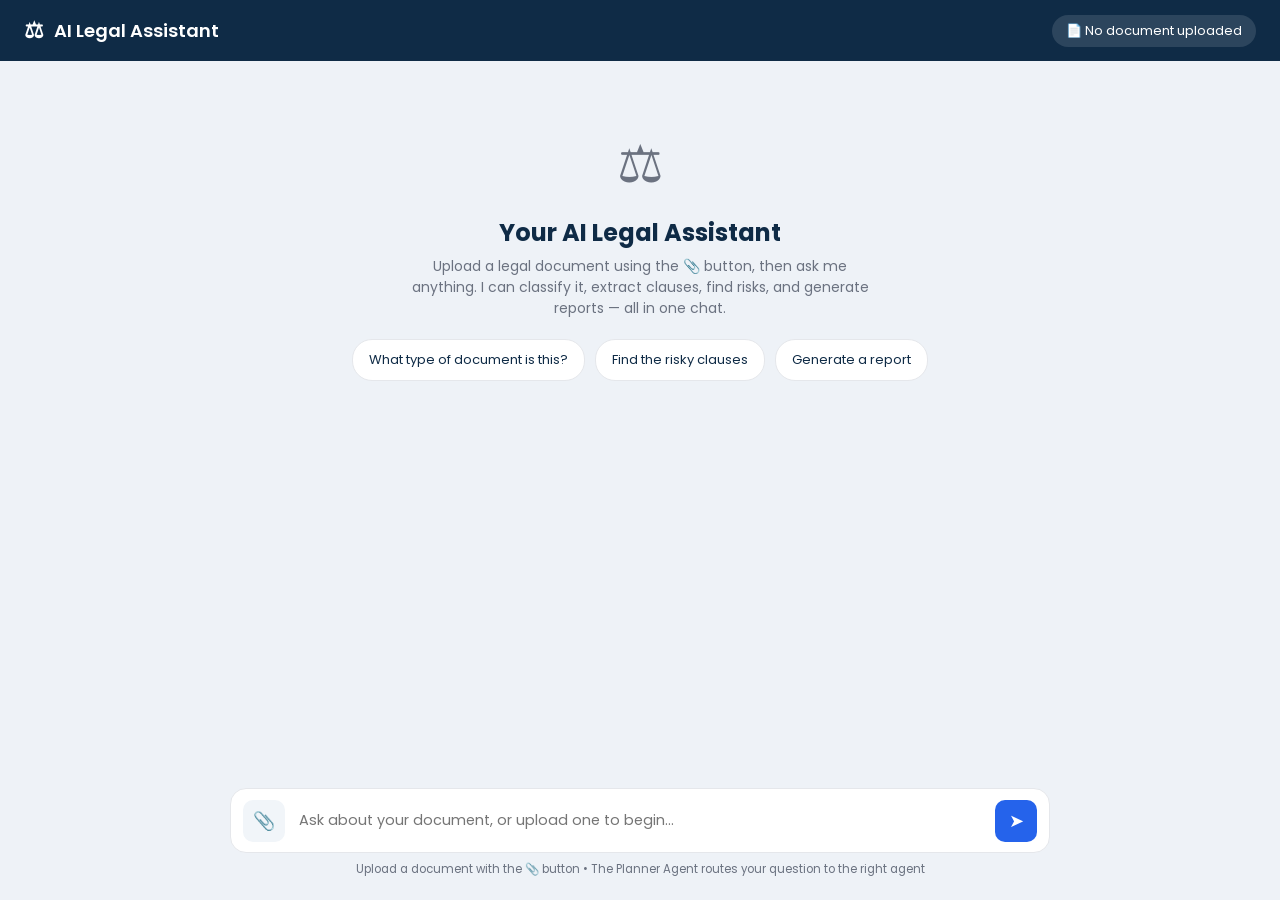
==== frontend/index.html @ 4fe9051a "Initial commit" ====
<!DOCTYPE html>
<html lang="en">
<head>
  <meta charset="UTF-8">
  <meta name="viewport" content="width=device-width, initial-scale=1.0">
  <title>AI Legal Assistant</title>
  <link href="https://fonts.googleapis.com/css2?family=Poppins:wght@400;500;600;700&display=swap" rel="stylesheet">
  <link rel="stylesheet" href="css/style.css">
</head>
<body>

  <header class="app-header">
    <div class="brand"><span>&#9878;</span> AI Legal Assistant</div>
    <div class="doc-status" id="docStatus">&#128196; No document uploaded</div>
  </header>

  <main class="chat-wrap">
    <div class="chat-inner" id="chatInner">
      <div class="welcome" id="welcome">
        <div class="big">&#9878;</div>
        <h2>Your AI Legal Assistant</h2>
        <p>Upload a legal document using the &#128206; button, then ask me anything.
           I can classify it, extract clauses, find risks, and generate reports &mdash; all in one chat.</p>
        <div class="suggestions">
          <div class="chip" onclick="quickAsk('What type of document is this?')">What type of document is this?</div>
          <div class="chip" onclick="quickAsk('Find the risky clauses')">Find the risky clauses</div>
          <div class="chip" onclick="quickAsk('Generate a report')">Generate a report</div>
        </div>
      </div>
    </div>
  </main>

  <div class="input-bar">
    <div style="width:100%;max-width:820px;">
      <div class="input-inner">
        <input type="file" id="fileInput" hidden accept=".pdf,.docx,.png,.jpg,.jpeg,.tiff">
        <button class="icon-btn" title="Upload document" onclick="document.getElementById('fileInput').click()">&#128206;</button>
        <textarea id="chatInput" rows="1" placeholder="Ask about your document, or upload one to begin..."></textarea>
        <button class="icon-btn send" title="Send" onclick="handleSend()">&#10148;</button>
      </div>
      <p class="hint">Upload a document with the &#128206; button &bull; The Planner Agent routes your question to the right agent</p>
    </div>
  </div>

  <script src="js/main.js"></script>
</body>
</html>
---- frontend/css/style.css ----
/* AI Legal Assistant - Single Chatbot UI  (Owner: Rushikesh Tambe) */
:root{
  --navy:#0F2B46; --accent:#2563eb; --bg:#eef2f7; --card:#fff;
  --text:#1f2937; --muted:#6b7280; --line:#e5e7eb; --green:#16a34a; --green-bg:#dcfce7;
}
*{margin:0;padding:0;box-sizing:border-box;}
body{font-family:'Poppins','Segoe UI',sans-serif;background:var(--bg);color:var(--text);height:100vh;display:flex;flex-direction:column;}

.app-header{background:var(--navy);color:#fff;padding:14px 24px;display:flex;align-items:center;justify-content:space-between;}
.app-header .brand{display:flex;align-items:center;gap:10px;font-weight:600;font-size:18px;}
.app-header .brand span{font-size:22px;}
.doc-status{font-size:13px;background:rgba(255,255,255,.12);padding:6px 14px;border-radius:20px;}
.doc-status.active{background:var(--green-bg);color:var(--green);}

.chat-wrap{flex:1;overflow-y:auto;padding:24px;display:flex;flex-direction:column;align-items:center;}
.chat-inner{width:100%;max-width:820px;display:flex;flex-direction:column;gap:16px;}

.welcome{text-align:center;margin:40px 0;color:var(--muted);}
.welcome .big{font-size:52px;}
.welcome h2{color:var(--navy);margin:12px 0 6px;font-size:24px;}
.welcome p{font-size:14px;max-width:480px;margin:0 auto;}
.suggestions{display:flex;flex-wrap:wrap;gap:10px;justify-content:center;margin-top:20px;}
.chip{background:var(--card);border:1px solid var(--line);padding:10px 16px;border-radius:20px;font-size:13px;cursor:pointer;color:var(--navy);transition:.2s;}
.chip:hover{background:var(--accent);color:#fff;border-color:var(--accent);}

.msg{display:flex;gap:12px;max-width:85%;}
.msg.user{align-self:flex-end;flex-direction:row-reverse;}
.msg .avatar{width:36px;height:36px;border-radius:50%;flex-shrink:0;display:flex;align-items:center;justify-content:center;font-size:16px;}
.msg.user .avatar{background:var(--accent);color:#fff;}
.msg.bot .avatar{background:var(--navy);color:#fff;}
.bubble{padding:14px 18px;border-radius:14px;font-size:14.5px;line-height:1.55;}
.msg.user .bubble{background:var(--accent);color:#fff;border-bottom-right-radius:4px;}
.msg.bot .bubble{background:#f1f5f9;color:var(--text);border-bottom-left-radius:4px;}
.bubble .tag{display:inline-block;font-size:11px;font-weight:600;background:#e0ecff;color:var(--accent);padding:3px 10px;border-radius:12px;margin-bottom:8px;}
.file-chip{display:inline-flex;align-items:center;gap:10px;background:#fff;border:1px solid var(--line);padding:10px 14px;border-radius:10px;font-size:13px;color:var(--text);}
.file-chip .fi{width:30px;height:30px;background:#fdecec;color:#dc2626;border-radius:6px;display:flex;align-items:center;justify-content:center;font-size:10px;font-weight:600;}

.input-bar{padding:16px 24px 22px;display:flex;justify-content:center;}
.input-inner{width:100%;max-width:820px;background:var(--card);border:1px solid var(--line);border-radius:16px;padding:10px 12px;display:flex;align-items:flex-end;gap:10px;}
.input-inner:focus-within{border-color:var(--accent);}
.icon-btn{width:42px;height:42px;border:none;background:#f1f5f9;border-radius:10px;cursor:pointer;font-size:18px;color:var(--navy);flex-shrink:0;}
.icon-btn:hover{background:#e2e8f0;}
.input-inner textarea{flex:1;border:none;outline:none;resize:none;font-family:inherit;font-size:14.5px;padding:11px 4px;max-height:120px;background:transparent;}
.send{background:var(--accent);color:#fff;}
.hint{text-align:center;font-size:11.5px;color:var(--muted);margin-top:8px;}
@media(max-width:640px){.msg{max-width:95%;}.doc-status{display:none;}}
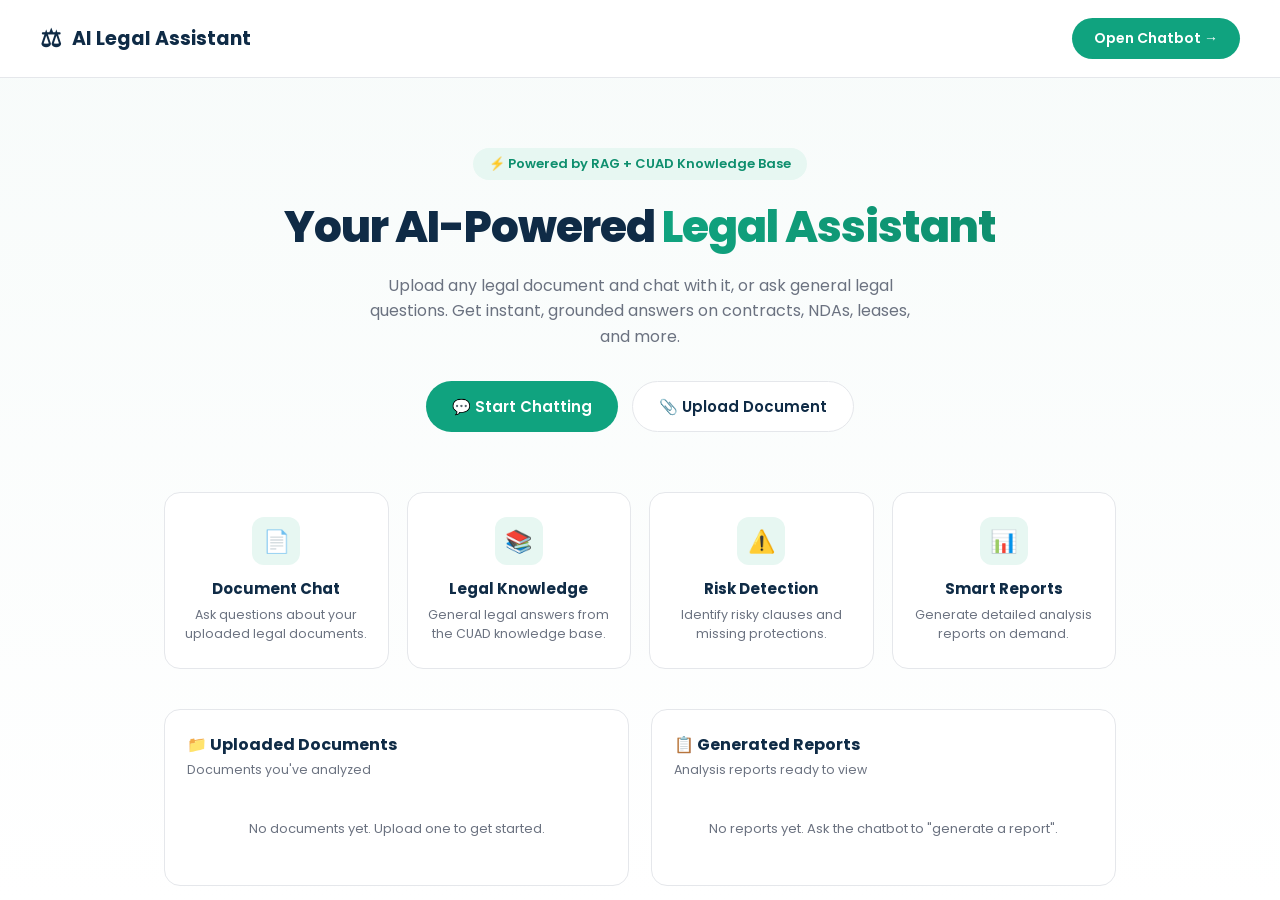
==== commit 38885a93: "updated UI" ====
--- a/frontend/index.html
+++ b/frontend/index.html
@@ -4,44 +4,58 @@
   <meta charset="UTF-8">
   <meta name="viewport" content="width=device-width, initial-scale=1.0">
   <title>AI Legal Assistant</title>
-  <link href="https://fonts.googleapis.com/css2?family=Poppins:wght@400;500;600;700&display=swap" rel="stylesheet">
+  <link href="https://fonts.googleapis.com/css2?family=Poppins:wght@400;500;600;700;800&display=swap" rel="stylesheet">
   <link rel="stylesheet" href="css/style.css">
 </head>
 <body>
+  <div class="home">
+    <!-- Navbar -->
+    <nav class="home-nav">
+      <div class="brand"><span class="logo">&#9878;</span> AI Legal Assistant</div>
+      <button class="start-btn" onclick="goChat()">Open Chatbot &#8594;</button>
+    </nav>
 
-  <header class="app-header">
-    <div class="brand"><span>&#9878;</span> AI Legal Assistant</div>
-    <div class="doc-status" id="docStatus">&#128196; No document uploaded</div>
-  </header>
+    <!-- Hero -->
+    <section class="hero">
+      <div class="badge">&#9889; Powered by RAG + CUAD Knowledge Base</div>
+      <h1>Your AI-Powered <span class="grad">Legal Assistant</span></h1>
+      <p>Upload any legal document and chat with it, or ask general legal questions.
+         Get instant, grounded answers on contracts, NDAs, leases, and more.</p>
+      <div class="cta">
+        <button class="btn btn-primary" onclick="goChat()">&#128172; Start Chatting</button>
+        <button class="btn btn-ghost" onclick="document.getElementById('homeFile').click()">&#128206; Upload Document</button>
+        <input type="file" id="homeFile" hidden accept=".pdf,.docx,.png,.jpg,.jpeg,.txt">
+      </div>
+    </section>
 
-  <main class="chat-wrap">
-    <div class="chat-inner" id="chatInner">
-      <div class="welcome" id="welcome">
-        <div class="big">&#9878;</div>
-        <h2>Your AI Legal Assistant</h2>
-        <p>Upload a legal document using the &#128206; button, then ask me anything.
-           I can classify it, extract clauses, find risks, and generate reports &mdash; all in one chat.</p>
-        <div class="suggestions">
-          <div class="chip" onclick="quickAsk('What type of document is this?')">What type of document is this?</div>
-          <div class="chip" onclick="quickAsk('Find the risky clauses')">Find the risky clauses</div>
-          <div class="chip" onclick="quickAsk('Generate a report')">Generate a report</div>
+    <!-- Feature cards -->
+    <section class="features">
+      <div class="feat"><div class="ic">&#128196;</div><h3>Document Chat</h3><p>Ask questions about your uploaded legal documents.</p></div>
+      <div class="feat"><div class="ic">&#128218;</div><h3>Legal Knowledge</h3><p>General legal answers from the CUAD knowledge base.</p></div>
+      <div class="feat"><div class="ic">&#9888;&#65039;</div><h3>Risk Detection</h3><p>Identify risky clauses and missing protections.</p></div>
+      <div class="feat"><div class="ic">&#128202;</div><h3>Smart Reports</h3><p>Generate detailed analysis reports on demand.</p></div>
+    </section>
+
+    <!-- Dashboard: uploaded docs + reports -->
+    <section class="dash">
+      <div class="panel">
+        <h2>&#128193; Uploaded Documents</h2>
+        <div class="sub">Documents you've analyzed</div>
+        <div id="docList">
+          <div class="empty">No documents yet. Upload one to get started.</div>
         </div>
       </div>
-    </div>
-  </main>
 
-  <div class="input-bar">
-    <div style="width:100%;max-width:820px;">
-      <div class="input-inner">
-        <input type="file" id="fileInput" hidden accept=".pdf,.docx,.png,.jpg,.jpeg,.tiff">
-        <button class="icon-btn" title="Upload document" onclick="document.getElementById('fileInput').click()">&#128206;</button>
-        <textarea id="chatInput" rows="1" placeholder="Ask about your document, or upload one to begin..."></textarea>
-        <button class="icon-btn send" title="Send" onclick="handleSend()">&#10148;</button>
+      <div class="panel">
+        <h2>&#128203; Generated Reports</h2>
+        <div class="sub">Analysis reports ready to view</div>
+        <div id="repList">
+          <div class="empty">No reports yet. Ask the chatbot to "generate a report".</div>
+        </div>
       </div>
-      <p class="hint">Upload a document with the &#128206; button &bull; The Planner Agent routes your question to the right agent</p>
-    </div>
+    </section>
   </div>
 
-  <script src="js/main.js"></script>
+  <script src="js/home.js"></script>
 </body>
 </html>
--- a/frontend/css/style.css
+++ b/frontend/css/style.css
@@ -1,46 +1,131 @@
-/* AI Legal Assistant - Single Chatbot UI  (Owner: Rushikesh Tambe) */
+/* AI Legal Assistant - ChatGPT-style UI (Owner: Rushikesh Tambe) */
 :root{
-  --navy:#0F2B46; --accent:#2563eb; --bg:#eef2f7; --card:#fff;
-  --text:#1f2937; --muted:#6b7280; --line:#e5e7eb; --green:#16a34a; --green-bg:#dcfce7;
+  --bg:#ffffff; --sidebar:#f7f7f8; --text:#1f2328; --muted:#6b7280;
+  --line:#e5e7eb; --accent:#10a37f; --accent-dark:#0e8f6e; --navy:#0F2B46;
+  --user-bubble:#f0f4f9; --hover:#ececf1; --danger:#dc2626;
 }
 *{margin:0;padding:0;box-sizing:border-box;}
-body{font-family:'Poppins','Segoe UI',sans-serif;background:var(--bg);color:var(--text);height:100vh;display:flex;flex-direction:column;}
+body{font-family:'Segoe UI','Poppins',sans-serif;background:var(--bg);color:var(--text);height:100vh;overflow:hidden;}
+a{text-decoration:none;color:inherit;}
+button{font-family:inherit;cursor:pointer;}
 
-.app-header{background:var(--navy);color:#fff;padding:14px 24px;display:flex;align-items:center;justify-content:space-between;}
-.app-header .brand{display:flex;align-items:center;gap:10px;font-weight:600;font-size:18px;}
-.app-header .brand span{font-size:22px;}
-.doc-status{font-size:13px;background:rgba(255,255,255,.12);padding:6px 14px;border-radius:20px;}
-.doc-status.active{background:var(--green-bg);color:var(--green);}
+/* ============ HOME / WELCOME PAGE ============ */
+.home{height:100vh;overflow-y:auto;background:linear-gradient(180deg,#f7fbfa 0%,#ffffff 100%);}
+.home-nav{display:flex;align-items:center;justify-content:space-between;padding:18px 40px;border-bottom:1px solid var(--line);position:sticky;top:0;background:rgba(255,255,255,.9);backdrop-filter:blur(8px);z-index:10;}
+.home-nav .brand{display:flex;align-items:center;gap:10px;font-weight:700;font-size:19px;color:var(--navy);}
+.home-nav .brand .logo{font-size:24px;}
+.home-nav .start-btn{background:var(--accent);color:#fff;border:none;padding:10px 22px;border-radius:24px;font-weight:600;font-size:14px;transition:.2s;}
+.home-nav .start-btn:hover{background:var(--accent-dark);}
 
-.chat-wrap{flex:1;overflow-y:auto;padding:24px;display:flex;flex-direction:column;align-items:center;}
-.chat-inner{width:100%;max-width:820px;display:flex;flex-direction:column;gap:16px;}
+.hero{max-width:820px;margin:0 auto;text-align:center;padding:70px 24px 40px;}
+.hero .badge{display:inline-block;background:#e7f7f2;color:var(--accent-dark);padding:6px 16px;border-radius:20px;font-size:13px;font-weight:600;margin-bottom:22px;}
+.hero h1{font-size:44px;font-weight:800;line-height:1.15;color:var(--navy);letter-spacing:-1px;}
+.hero h1 .grad{background:linear-gradient(90deg,#10a37f,#0e8f6e);-webkit-background-clip:text;background-clip:text;-webkit-text-fill-color:transparent;}
+.hero p{margin:20px auto 32px;max-width:560px;color:var(--muted);font-size:16px;line-height:1.6;}
+.hero .cta{display:flex;gap:14px;justify-content:center;}
+.btn{display:inline-flex;align-items:center;gap:8px;padding:13px 26px;border-radius:26px;font-size:15px;font-weight:600;border:none;transition:.2s;}
+.btn-primary{background:var(--accent);color:#fff;}
+.btn-primary:hover{background:var(--accent-dark);transform:translateY(-1px);}
+.btn-ghost{background:#fff;color:var(--navy);border:1px solid var(--line);}
+.btn-ghost:hover{background:#f7f7f8;}
 
-.welcome{text-align:center;margin:40px 0;color:var(--muted);}
-.welcome .big{font-size:52px;}
-.welcome h2{color:var(--navy);margin:12px 0 6px;font-size:24px;}
-.welcome p{font-size:14px;max-width:480px;margin:0 auto;}
-.suggestions{display:flex;flex-wrap:wrap;gap:10px;justify-content:center;margin-top:20px;}
-.chip{background:var(--card);border:1px solid var(--line);padding:10px 16px;border-radius:20px;font-size:13px;cursor:pointer;color:var(--navy);transition:.2s;}
-.chip:hover{background:var(--accent);color:#fff;border-color:var(--accent);}
+/* Feature cards */
+.features{max-width:1000px;margin:20px auto 10px;padding:0 24px;display:grid;grid-template-columns:repeat(4,1fr);gap:18px;}
+.feat{background:#fff;border:1px solid var(--line);border-radius:16px;padding:24px 18px;text-align:center;transition:.2s;}
+.feat:hover{transform:translateY(-4px);box-shadow:0 12px 30px rgba(15,43,70,.07);}
+.feat .ic{width:48px;height:48px;background:#e7f7f2;border-radius:12px;display:flex;align-items:center;justify-content:center;font-size:22px;margin:0 auto 12px;}
+.feat h3{font-size:15px;color:var(--navy);margin-bottom:6px;}
+.feat p{font-size:12.5px;color:var(--muted);line-height:1.5;}
 
-.msg{display:flex;gap:12px;max-width:85%;}
-.msg.user{align-self:flex-end;flex-direction:row-reverse;}
-.msg .avatar{width:36px;height:36px;border-radius:50%;flex-shrink:0;display:flex;align-items:center;justify-content:center;font-size:16px;}
-.msg.user .avatar{background:var(--accent);color:#fff;}
-.msg.bot .avatar{background:var(--navy);color:#fff;}
-.bubble{padding:14px 18px;border-radius:14px;font-size:14.5px;line-height:1.55;}
-.msg.user .bubble{background:var(--accent);color:#fff;border-bottom-right-radius:4px;}
-.msg.bot .bubble{background:#f1f5f9;color:var(--text);border-bottom-left-radius:4px;}
-.bubble .tag{display:inline-block;font-size:11px;font-weight:600;background:#e0ecff;color:var(--accent);padding:3px 10px;border-radius:12px;margin-bottom:8px;}
-.file-chip{display:inline-flex;align-items:center;gap:10px;background:#fff;border:1px solid var(--line);padding:10px 14px;border-radius:10px;font-size:13px;color:var(--text);}
-.file-chip .fi{width:30px;height:30px;background:#fdecec;color:#dc2626;border-radius:6px;display:flex;align-items:center;justify-content:center;font-size:10px;font-weight:600;}
+/* Dashboard grid on home */
+.dash{max-width:1000px;margin:40px auto;padding:0 24px;display:grid;grid-template-columns:1fr 1fr;gap:22px;}
+.panel{background:#fff;border:1px solid var(--line);border-radius:16px;padding:22px;}
+.panel h2{font-size:16px;color:var(--navy);margin-bottom:4px;display:flex;align-items:center;gap:8px;}
+.panel .sub{font-size:12.5px;color:var(--muted);margin-bottom:16px;}
+.doc-item,.rep-item{display:flex;align-items:center;gap:12px;padding:12px 14px;border:1px solid var(--line);border-radius:12px;margin-bottom:10px;transition:.2s;}
+.doc-item:hover,.rep-item:hover{border-color:var(--accent);background:#f9fdfc;}
+.doc-item .di{width:36px;height:36px;border-radius:9px;background:#fdecec;color:var(--danger);display:flex;align-items:center;justify-content:center;font-size:11px;font-weight:700;flex-shrink:0;}
+.rep-item .di{background:#e7f7f2;color:var(--accent-dark);}
+.doc-item .meta,.rep-item .meta{flex:1;min-width:0;}
+.doc-item .meta .nm,.rep-item .meta .nm{font-weight:600;font-size:14px;white-space:nowrap;overflow:hidden;text-overflow:ellipsis;}
+.doc-item .meta .sb,.rep-item .meta .sb{font-size:12px;color:var(--muted);}
+.tag-pill{background:#e7f7f2;color:var(--accent-dark);padding:3px 10px;border-radius:12px;font-size:11.5px;font-weight:600;}
+.empty{text-align:center;color:var(--muted);font-size:13px;padding:24px;}
+.mini-btn{background:#f0f4f9;border:none;color:var(--navy);padding:7px 12px;border-radius:8px;font-size:12.5px;font-weight:600;}
+.mini-btn:hover{background:#e2e8f0;}
 
-.input-bar{padding:16px 24px 22px;display:flex;justify-content:center;}
-.input-inner{width:100%;max-width:820px;background:var(--card);border:1px solid var(--line);border-radius:16px;padding:10px 12px;display:flex;align-items:flex-end;gap:10px;}
-.input-inner:focus-within{border-color:var(--accent);}
-.icon-btn{width:42px;height:42px;border:none;background:#f1f5f9;border-radius:10px;cursor:pointer;font-size:18px;color:var(--navy);flex-shrink:0;}
-.icon-btn:hover{background:#e2e8f0;}
-.input-inner textarea{flex:1;border:none;outline:none;resize:none;font-family:inherit;font-size:14.5px;padding:11px 4px;max-height:120px;background:transparent;}
-.send{background:var(--accent);color:#fff;}
-.hint{text-align:center;font-size:11.5px;color:var(--muted);margin-top:8px;}
-@media(max-width:640px){.msg{max-width:95%;}.doc-status{display:none;}}
+/* ============ CHATGPT-STYLE CHAT PAGE ============ */
+.chat-app{display:flex;height:100vh;}
+
+/* Sidebar */
+.sidebar{width:260px;background:var(--sidebar);border-right:1px solid var(--line);display:flex;flex-direction:column;flex-shrink:0;}
+.sidebar-top{padding:12px;}
+.new-chat{display:flex;align-items:center;gap:10px;width:100%;background:#fff;border:1px solid var(--line);border-radius:10px;padding:11px 14px;font-size:14px;font-weight:600;color:var(--text);transition:.2s;}
+.new-chat:hover{background:#fff;border-color:var(--accent);}
+.sidebar .section-label{font-size:11px;font-weight:700;color:var(--muted);text-transform:uppercase;letter-spacing:.5px;padding:14px 16px 8px;}
+.sidebar-list{flex:1;overflow-y:auto;padding:0 8px;}
+.side-item{display:flex;align-items:center;gap:10px;padding:10px 12px;border-radius:9px;font-size:13.5px;color:var(--text);margin-bottom:2px;transition:.15s;}
+.side-item:hover{background:var(--hover);}
+.side-item .si{font-size:15px;flex-shrink:0;}
+.side-item .st{flex:1;white-space:nowrap;overflow:hidden;text-overflow:ellipsis;}
+.sidebar-foot{padding:12px;border-top:1px solid var(--line);}
+.home-link{display:flex;align-items:center;gap:10px;padding:10px 12px;border-radius:9px;font-size:13.5px;color:var(--text);}
+.home-link:hover{background:var(--hover);}
+
+/* Main chat area */
+.chat-main{flex:1;display:flex;flex-direction:column;position:relative;}
+.chat-header{display:flex;align-items:center;justify-content:space-between;padding:12px 22px;border-bottom:1px solid var(--line);}
+.chat-header .title{font-weight:700;font-size:16px;color:var(--navy);display:flex;align-items:center;gap:8px;}
+.mode-pill{font-size:12px;padding:5px 13px;border-radius:16px;background:#fef3c7;color:#b45309;font-weight:600;}
+.mode-pill.doc{background:#e7f7f2;color:var(--accent-dark);}
+
+.chat-scroll{flex:1;overflow-y:auto;}
+.chat-inner{max-width:780px;margin:0 auto;padding:24px 20px 40px;}
+
+/* Empty chat state */
+.chat-empty{height:100%;display:flex;flex-direction:column;align-items:center;justify-content:center;text-align:center;padding:40px;}
+.chat-empty .big{font-size:56px;margin-bottom:16px;}
+.chat-empty h2{font-size:26px;color:var(--navy);margin-bottom:8px;}
+.chat-empty p{color:var(--muted);max-width:460px;margin-bottom:26px;}
+.prompt-grid{display:grid;grid-template-columns:1fr 1fr;gap:12px;max-width:560px;width:100%;}
+.prompt-card{background:#fff;border:1px solid var(--line);border-radius:12px;padding:14px 16px;text-align:left;transition:.2s;}
+.prompt-card:hover{border-color:var(--accent);background:#f9fdfc;}
+.prompt-card .pt{font-weight:600;font-size:13.5px;color:var(--navy);}
+.prompt-card .ps{font-size:12px;color:var(--muted);margin-top:3px;}
+
+/* Messages - ChatGPT style */
+.msg-row{display:flex;gap:16px;padding:18px 0;}
+.msg-row .avatar{width:32px;height:32px;border-radius:7px;flex-shrink:0;display:flex;align-items:center;justify-content:center;font-size:15px;color:#fff;}
+.msg-row.user .avatar{background:#5436da;}
+.msg-row.bot .avatar{background:var(--accent);}
+.msg-row .content{flex:1;padding-top:4px;min-width:0;}
+.msg-row .content .role{font-weight:700;font-size:13.5px;margin-bottom:5px;color:var(--navy);}
+.msg-row .content .text{font-size:15px;line-height:1.7;color:var(--text);white-space:pre-wrap;word-wrap:break-word;}
+.msg-row .content .text b{color:var(--navy);}
+.msg-row .content .src{margin-top:10px;font-size:12.5px;color:var(--accent-dark);font-weight:600;}
+.file-chip{display:inline-flex;align-items:center;gap:10px;background:#f7f7f8;border:1px solid var(--line);padding:9px 14px;border-radius:10px;font-size:13px;}
+.file-chip .fi{width:28px;height:28px;background:#fdecec;color:var(--danger);border-radius:6px;display:flex;align-items:center;justify-content:center;font-size:10px;font-weight:700;}
+.typing-dots span{display:inline-block;width:7px;height:7px;background:var(--muted);border-radius:50%;margin-right:3px;animation:blink 1.2s infinite;}
+.typing-dots span:nth-child(2){animation-delay:.2s;}
+.typing-dots span:nth-child(3){animation-delay:.4s;}
+@keyframes blink{0%,60%,100%{opacity:.3}30%{opacity:1}}
+
+/* Input bar - ChatGPT style */
+.input-zone{padding:14px 20px 20px;background:linear-gradient(180deg,rgba(255,255,255,0),#fff 30%);}
+.input-box{max-width:780px;margin:0 auto;background:#fff;border:1px solid var(--line);border-radius:26px;padding:8px 8px 8px 8px;display:flex;align-items:flex-end;gap:8px;box-shadow:0 2px 12px rgba(0,0,0,.05);}
+.input-box:focus-within{border-color:var(--accent);box-shadow:0 2px 16px rgba(16,163,127,.12);}
+.attach-btn{width:40px;height:40px;border:none;background:transparent;border-radius:50%;font-size:19px;color:var(--muted);flex-shrink:0;transition:.2s;}
+.attach-btn:hover{background:var(--hover);color:var(--navy);}
+.input-box textarea{flex:1;border:none;outline:none;resize:none;font-family:inherit;font-size:15px;padding:10px 4px;max-height:150px;background:transparent;line-height:1.5;}
+.send-btn{width:40px;height:40px;border:none;background:var(--accent);color:#fff;border-radius:50%;font-size:17px;flex-shrink:0;transition:.2s;}
+.send-btn:hover{background:var(--accent-dark);}
+.send-btn:disabled{background:#d1d5db;cursor:not-allowed;}
+.input-hint{text-align:center;font-size:11.5px;color:var(--muted);margin-top:9px;}
+
+@media(max-width:820px){
+  .features{grid-template-columns:repeat(2,1fr);}
+  .dash{grid-template-columns:1fr;}
+  .hero h1{font-size:32px;}
+  .sidebar{display:none;}
+  .prompt-grid{grid-template-columns:1fr;}
+}
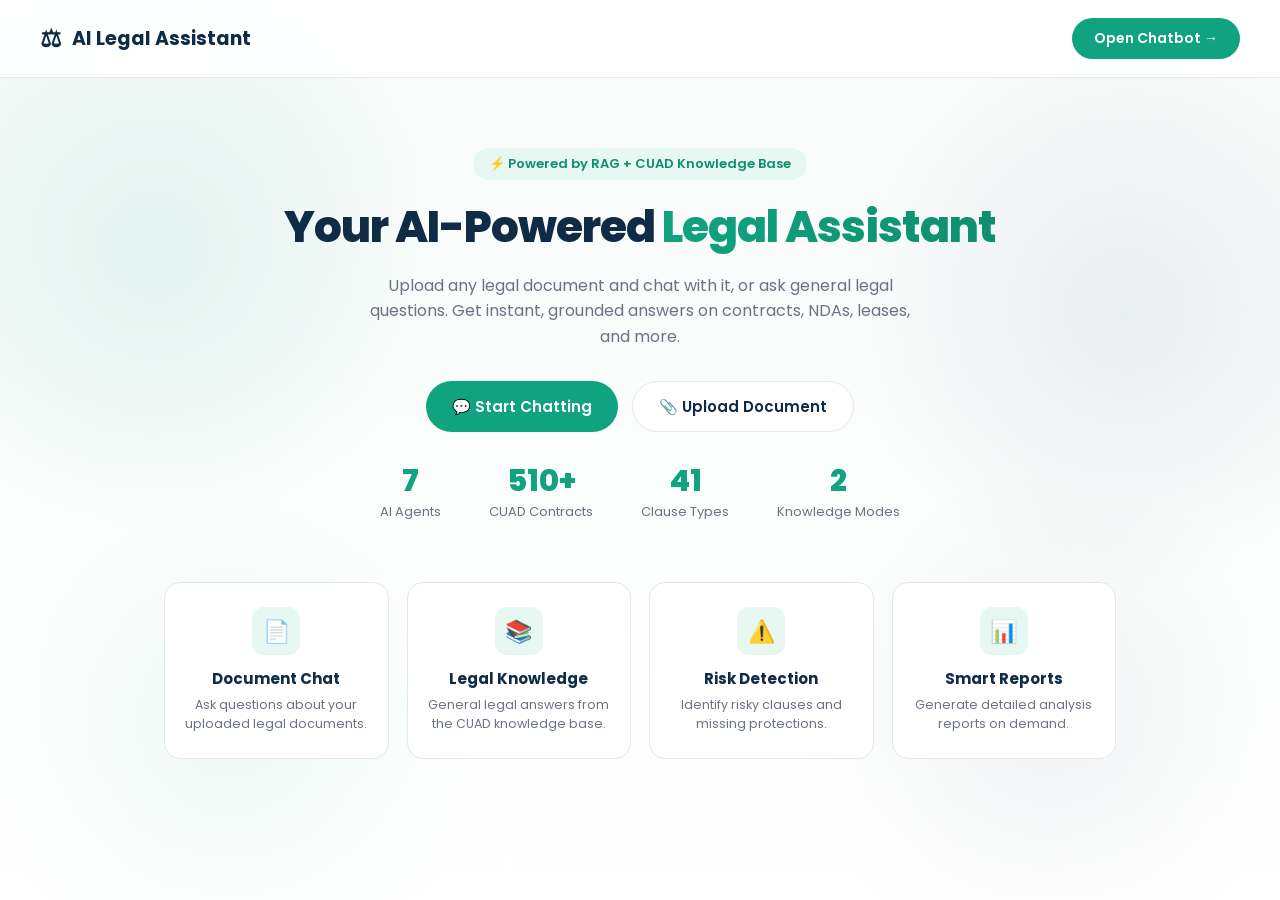
==== commit 53502138: "frontend changes" ====
--- a/frontend/index.html
+++ b/frontend/index.html
@@ -26,32 +26,37 @@
         <button class="btn btn-ghost" onclick="document.getElementById('homeFile').click()">&#128206; Upload Document</button>
         <input type="file" id="homeFile" hidden accept=".pdf,.docx,.png,.jpg,.jpeg,.txt">
       </div>
+
+      <!-- stats strip (fills the width, more engaging) -->
+      <div class="stats-row">
+        <div class="stat-item"><div class="num">7</div><div class="lbl">AI Agents</div></div>
+        <div class="stat-item"><div class="num">510+</div><div class="lbl">CUAD Contracts</div></div>
+        <div class="stat-item"><div class="num">41</div><div class="lbl">Clause Types</div></div>
+        <div class="stat-item"><div class="num">2</div><div class="lbl">Knowledge Modes</div></div>
+      </div>
     </section>
 
-    <!-- Feature cards -->
+    <!-- Feature tiles (now clickable) -->
     <section class="features">
-      <div class="feat"><div class="ic">&#128196;</div><h3>Document Chat</h3><p>Ask questions about your uploaded legal documents.</p></div>
-      <div class="feat"><div class="ic">&#128218;</div><h3>Legal Knowledge</h3><p>General legal answers from the CUAD knowledge base.</p></div>
-      <div class="feat"><div class="ic">&#9888;&#65039;</div><h3>Risk Detection</h3><p>Identify risky clauses and missing protections.</p></div>
-      <div class="feat"><div class="ic">&#128202;</div><h3>Smart Reports</h3><p>Generate detailed analysis reports on demand.</p></div>
-    </section>
-
-    <!-- Dashboard: uploaded docs + reports -->
-    <section class="dash">
-      <div class="panel">
-        <h2>&#128193; Uploaded Documents</h2>
-        <div class="sub">Documents you've analyzed</div>
-        <div id="docList">
-          <div class="empty">No documents yet. Upload one to get started.</div>
-        </div>
+      <div class="feat" onclick="askOnChat('What is this document about?')">
+        <div class="ic">&#128196;</div>
+        <h3>Document Chat</h3>
+        <p>Ask questions about your uploaded legal documents.</p>
       </div>
-
-      <div class="panel">
-        <h2>&#128203; Generated Reports</h2>
-        <div class="sub">Analysis reports ready to view</div>
-        <div id="repList">
-          <div class="empty">No reports yet. Ask the chatbot to "generate a report".</div>
-        </div>
+      <div class="feat" onclick="askOnChat('What is a non-disclosure agreement?')">
+        <div class="ic">&#128218;</div>
+        <h3>Legal Knowledge</h3>
+        <p>General legal answers from the CUAD knowledge base.</p>
+      </div>
+      <div class="feat" onclick="askOnChat('What are the risks in this document?')">
+        <div class="ic">&#9888;&#65039;</div>
+        <h3>Risk Detection</h3>
+        <p>Identify risky clauses and missing protections.</p>
+      </div>
+      <div class="feat" onclick="askOnChat('Generate a report')">
+        <div class="ic">&#128202;</div>
+        <h3>Smart Reports</h3>
+        <p>Generate detailed analysis reports on demand.</p>
       </div>
     </section>
   </div>
--- a/frontend/css/style.css
+++ b/frontend/css/style.css
@@ -1,4 +1,3 @@
-/* AI Legal Assistant - ChatGPT-style UI (Owner: Rushikesh Tambe) */
 :root{
   --bg:#ffffff; --sidebar:#f7f7f8; --text:#1f2328; --muted:#6b7280;
   --line:#e5e7eb; --accent:#10a37f; --accent-dark:#0e8f6e; --navy:#0F2B46;
@@ -10,14 +9,22 @@
 button{font-family:inherit;cursor:pointer;}
 
 /* ============ HOME / WELCOME PAGE ============ */
-.home{height:100vh;overflow-y:auto;background:linear-gradient(180deg,#f7fbfa 0%,#ffffff 100%);}
+.home{
+  height:100vh;overflow-y:auto;
+  background:
+    radial-gradient(circle at 12% 28%, rgba(16,163,127,.10), transparent 22%),
+    radial-gradient(circle at 88% 35%, rgba(15,43,70,.07), transparent 22%),
+    radial-gradient(circle at 18% 82%, rgba(16,163,127,.06), transparent 20%),
+    radial-gradient(circle at 82% 80%, rgba(15,43,70,.05), transparent 20%),
+    linear-gradient(180deg,#f7fbfa 0%,#ffffff 100%);
+}
 .home-nav{display:flex;align-items:center;justify-content:space-between;padding:18px 40px;border-bottom:1px solid var(--line);position:sticky;top:0;background:rgba(255,255,255,.9);backdrop-filter:blur(8px);z-index:10;}
 .home-nav .brand{display:flex;align-items:center;gap:10px;font-weight:700;font-size:19px;color:var(--navy);}
 .home-nav .brand .logo{font-size:24px;}
 .home-nav .start-btn{background:var(--accent);color:#fff;border:none;padding:10px 22px;border-radius:24px;font-weight:600;font-size:14px;transition:.2s;}
 .home-nav .start-btn:hover{background:var(--accent-dark);}
 
-.hero{max-width:820px;margin:0 auto;text-align:center;padding:70px 24px 40px;}
+.hero{max-width:1080px;margin:0 auto;text-align:center;padding:70px 24px 40px;}
 .hero .badge{display:inline-block;background:#e7f7f2;color:var(--accent-dark);padding:6px 16px;border-radius:20px;font-size:13px;font-weight:600;margin-bottom:22px;}
 .hero h1{font-size:44px;font-weight:800;line-height:1.15;color:var(--navy);letter-spacing:-1px;}
 .hero h1 .grad{background:linear-gradient(90deg,#10a37f,#0e8f6e);-webkit-background-clip:text;background-clip:text;-webkit-text-fill-color:transparent;}
@@ -29,10 +36,16 @@
 .btn-ghost{background:#fff;color:var(--navy);border:1px solid var(--line);}
 .btn-ghost:hover{background:#f7f7f8;}
 
+/* stats strip - fills the width, big green numbers */
+.stats-row{display:flex;gap:48px;justify-content:center;flex-wrap:wrap;margin-top:34px;}
+.stat-item{text-align:center;}
+.stat-item .num{font-size:30px;font-weight:800;color:var(--accent);line-height:1;}
+.stat-item .lbl{font-size:13px;color:var(--muted);margin-top:6px;}
+
 /* Feature cards */
-.features{max-width:1000px;margin:20px auto 10px;padding:0 24px;display:grid;grid-template-columns:repeat(4,1fr);gap:18px;}
-.feat{background:#fff;border:1px solid var(--line);border-radius:16px;padding:24px 18px;text-align:center;transition:.2s;}
-.feat:hover{transform:translateY(-4px);box-shadow:0 12px 30px rgba(15,43,70,.07);}
+.features{max-width:1000px;margin:20px auto 40px;padding:0 24px;display:grid;grid-template-columns:repeat(4,1fr);gap:18px;}
+.feat{background:#fff;border:1px solid var(--line);border-radius:16px;padding:24px 18px;text-align:center;transition:.2s;cursor:pointer;}
+.feat:hover{transform:translateY(-5px);box-shadow:0 14px 32px rgba(15,43,70,.10);}
 .feat .ic{width:48px;height:48px;background:#e7f7f2;border-radius:12px;display:flex;align-items:center;justify-content:center;font-size:22px;margin:0 auto 12px;}
 .feat h3{font-size:15px;color:var(--navy);margin-bottom:6px;}
 .feat p{font-size:12.5px;color:var(--muted);line-height:1.5;}
@@ -88,7 +101,7 @@
 .chat-empty h2{font-size:26px;color:var(--navy);margin-bottom:8px;}
 .chat-empty p{color:var(--muted);max-width:460px;margin-bottom:26px;}
 .prompt-grid{display:grid;grid-template-columns:1fr 1fr;gap:12px;max-width:560px;width:100%;}
-.prompt-card{background:#fff;border:1px solid var(--line);border-radius:12px;padding:14px 16px;text-align:left;transition:.2s;}
+.prompt-card{background:#fff;border:1px solid var(--line);border-radius:12px;padding:14px 16px;text-align:left;transition:.2s;cursor:pointer;}
 .prompt-card:hover{border-color:var(--accent);background:#f9fdfc;}
 .prompt-card .pt{font-weight:600;font-size:13.5px;color:var(--navy);}
 .prompt-card .ps{font-size:12px;color:var(--muted);margin-top:3px;}
@@ -110,6 +123,13 @@
 .typing-dots span:nth-child(3){animation-delay:.4s;}
 @keyframes blink{0%,60%,100%{opacity:.3}30%{opacity:1}}
 
+/* agent tag shown above a bot answer */
+.agent-tag{display:inline-block;font-size:11px;font-weight:600;background:#e0ecff;color:var(--accent-dark);padding:3px 10px;border-radius:12px;margin-bottom:8px;}
+
+/* report download button */
+.report-btn{display:inline-block;margin-top:12px;padding:9px 18px;background:var(--accent);color:#fff !important;border-radius:10px;font-size:13.5px;font-weight:600;text-decoration:none;transition:.2s;}
+.report-btn:hover{background:var(--accent-dark);}
+
 /* Input bar - ChatGPT style */
 .input-zone{padding:14px 20px 20px;background:linear-gradient(180deg,rgba(255,255,255,0),#fff 30%);}
 .input-box{max-width:780px;margin:0 auto;background:#fff;border:1px solid var(--line);border-radius:26px;padding:8px 8px 8px 8px;display:flex;align-items:flex-end;gap:8px;box-shadow:0 2px 12px rgba(0,0,0,.05);}
@@ -128,4 +148,5 @@
   .hero h1{font-size:32px;}
   .sidebar{display:none;}
   .prompt-grid{grid-template-columns:1fr;}
+  .stats-row{gap:28px;}
 }
